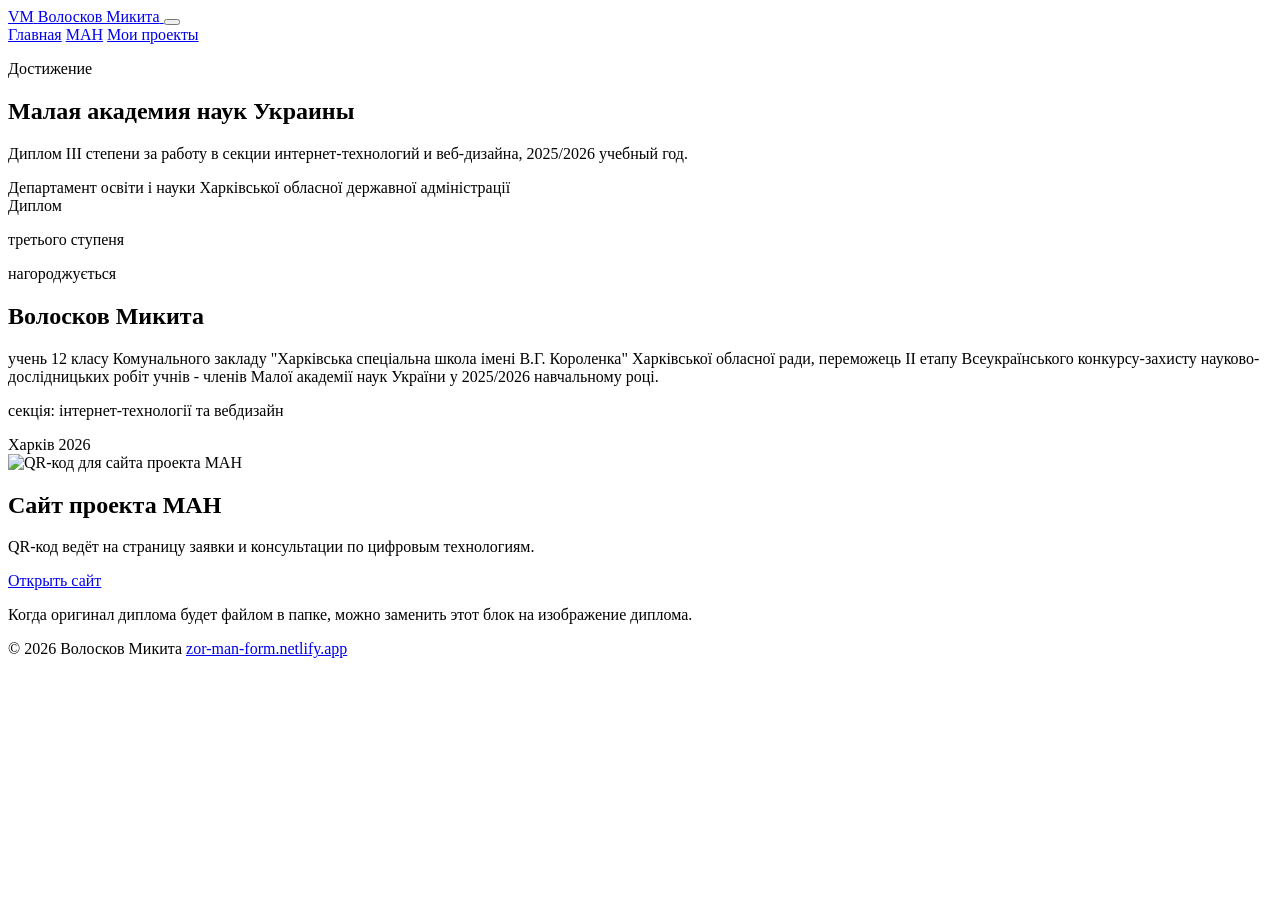
==== man.html @ 1136af1e "Add files via upload" ====
<!doctype html>
<html lang="ru">
  <head>
    <meta charset="UTF-8" />
    <meta name="viewport" content="width=device-width, initial-scale=1.0" />
    <title>МАН | Волосков Микита</title>
    <link rel="stylesheet" href="assets/styles.css" />
  </head>
  <body>
    <header class="site-header">
      <a class="brand" href="index.html" aria-label="На главную">
        <span class="brand-mark">VM</span>
        <span>Волосков Микита</span>
      </a>
      <button class="nav-toggle" type="button" aria-label="Открыть меню" aria-expanded="false">
        <span></span>
        <span></span>
        <span></span>
      </button>
      <nav class="site-nav" aria-label="Главная навигация">
        <a href="index.html">Главная</a>
        <a href="man.html" aria-current="page">МАН</a>
        <a href="projects.html">Мои проекты</a>
      </nav>
    </header>

    <main>
      <section class="page-hero compact">
        <div class="reveal">
          <p class="eyebrow">Достижение</p>
          <h1>Малая академия наук Украины</h1>
          <p>
            Диплом III степени за работу в секции интернет-технологий и
            веб-дизайна, 2025/2026 учебный год.
          </p>
        </div>
      </section>

      <section class="section man-layout">
        <article class="certificate reveal" aria-label="Текст диплома">
          <div class="certificate-top">
            <span>Департамент освіти і науки</span>
            <span>Харківської обласної державної адміністрації</span>
          </div>
          <div class="certificate-title">Диплом</div>
          <p class="certificate-level">третього ступеня</p>
          <p class="certificate-label">нагороджується</p>
          <h2>Волосков Микита</h2>
          <p>
            учень 12 класу Комунального закладу "Харківська спеціальна школа
            імені В.Г. Короленка" Харківської обласної ради, переможець II
            етапу Всеукраїнського конкурсу-захисту науково-дослідницьких робіт
            учнів - членів Малої академії наук України у 2025/2026 навчальному
            році.
          </p>
          <p class="certificate-section">секція: інтернет-технології та вебдизайн</p>
          <div class="certificate-bottom">
            <span>Харків</span>
            <span>2026</span>
          </div>
        </article>

        <aside class="man-side reveal">
          <div class="qr-box">
            <img
              src="https://api.qrserver.com/v1/create-qr-code/?size=420x420&margin=16&data=https%3A%2F%2Fzor-man-form.netlify.app%2F"
              alt="QR-код для сайта проекта МАН"
            />
          </div>
          <h2>Сайт проекта МАН</h2>
          <p>
            QR-код ведёт на страницу заявки и консультации по цифровым
            технологиям.
          </p>
          <a class="button primary full" href="https://zor-man-form.netlify.app/" target="_blank" rel="noreferrer">
            Открыть сайт
          </a>
          <p class="note">
            Когда оригинал диплома будет файлом в папке, можно заменить этот
            блок на изображение диплома.
          </p>
        </aside>
      </section>
    </main>

    <footer class="site-footer">
      <span>© 2026 Волосков Микита</span>
      <a href="https://zor-man-form.netlify.app/" target="_blank" rel="noreferrer">zor-man-form.netlify.app</a>
    </footer>

    <script src="assets/main.js"></script>
  </body>
</html>
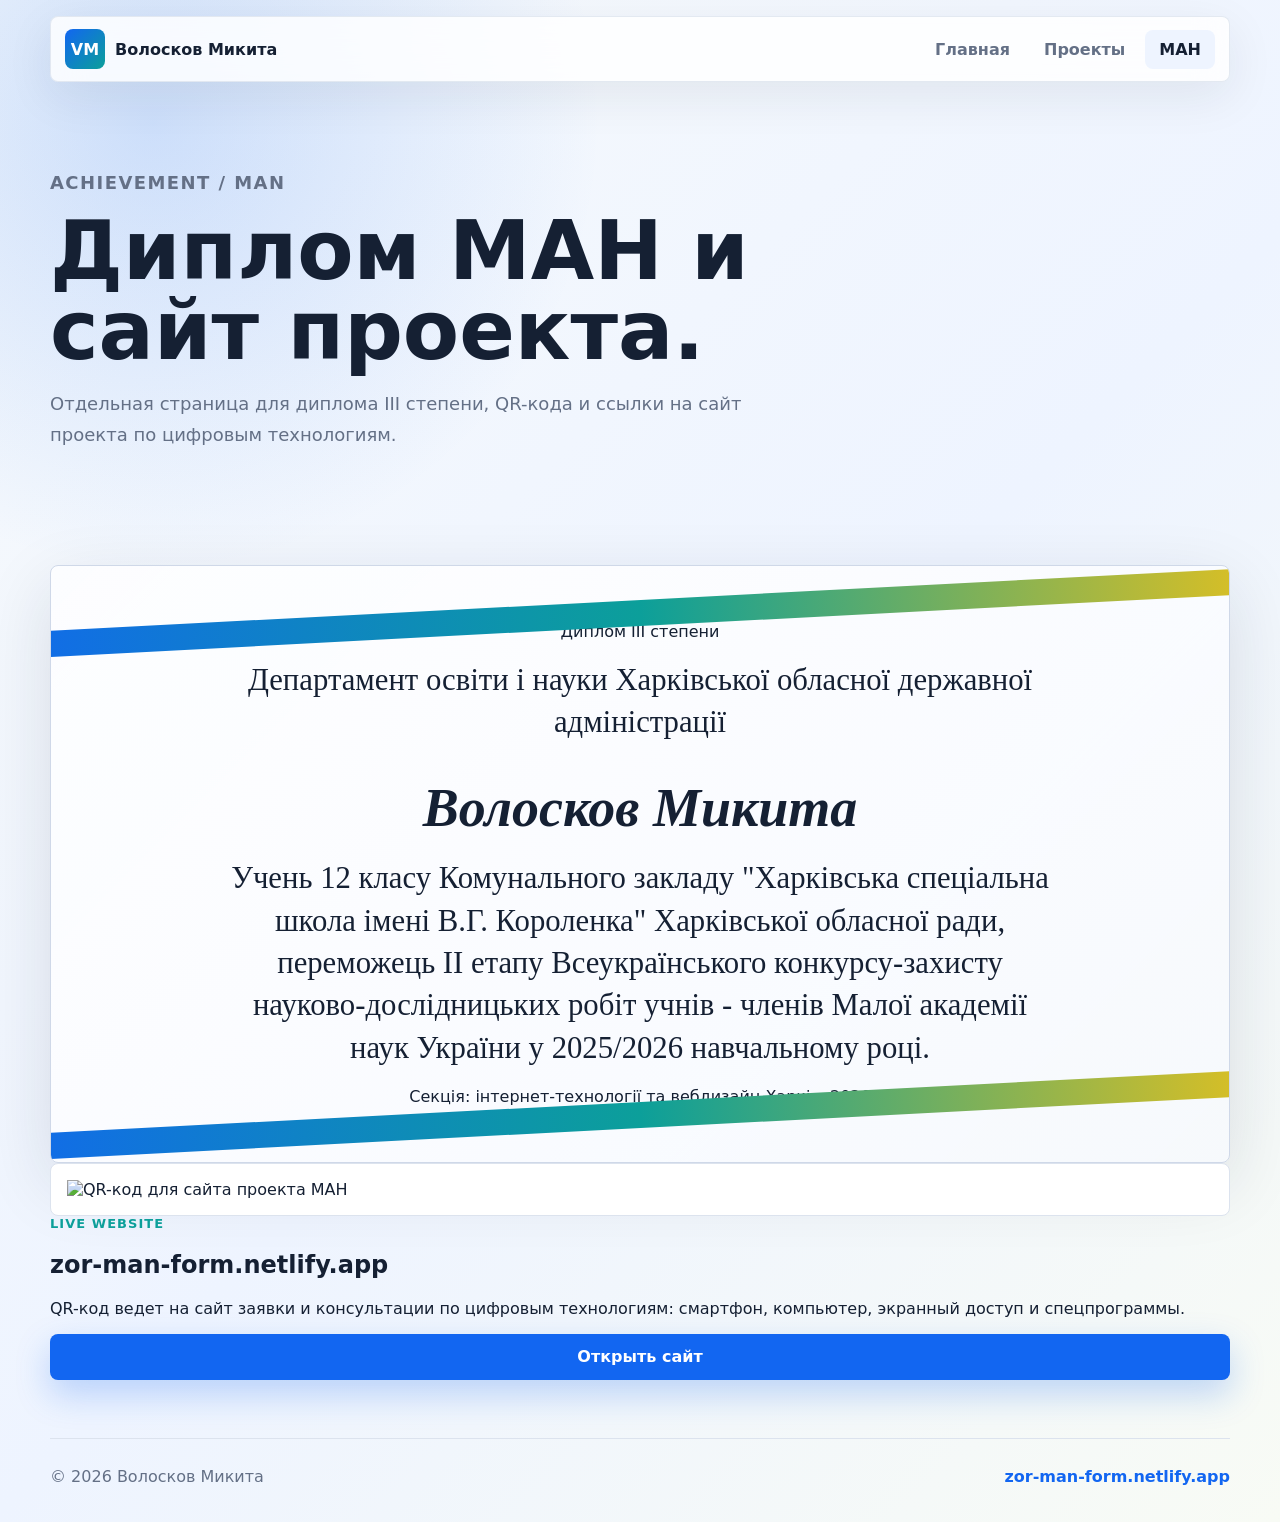
==== commit b0535397: "Add files via upload" ====
--- a/man.html
+++ b/man.html
@@ -4,13 +4,14 @@
     <meta charset="UTF-8" />
     <meta name="viewport" content="width=device-width, initial-scale=1.0" />
     <title>МАН | Волосков Микита</title>
+    <meta name="description" content="Диплом МАН Волоскова Микиты и ссылка на сайт проекта." />
     <link rel="stylesheet" href="assets/styles.css" />
   </head>
   <body>
     <header class="site-header">
       <a class="brand" href="index.html" aria-label="На главную">
         <span class="brand-mark">VM</span>
-        <span>Волосков Микита</span>
+        <span class="brand-text">Волосков Микита</span>
       </a>
       <button class="nav-toggle" type="button" aria-label="Открыть меню" aria-expanded="false">
         <span></span>
@@ -19,66 +20,57 @@
       </button>
       <nav class="site-nav" aria-label="Главная навигация">
         <a href="index.html">Главная</a>
+        <a href="projects.html">Проекты</a>
         <a href="man.html" aria-current="page">МАН</a>
-        <a href="projects.html">Мои проекты</a>
       </nav>
     </header>
 
     <main>
-      <section class="page-hero compact">
-        <div class="reveal">
-          <p class="eyebrow">Достижение</p>
-          <h1>Малая академия наук Украины</h1>
-          <p>
-            Диплом III степени за работу в секции интернет-технологий и
-            веб-дизайна, 2025/2026 учебный год.
-          </p>
-        </div>
+      <section class="page-hero">
+        <p class="eyebrow reveal">Achievement / MAN</p>
+        <h1 class="reveal">Диплом МАН и сайт проекта.</h1>
+        <p class="reveal">
+          Отдельная страница для диплома III степени, QR-кода и ссылки на сайт
+          проекта по цифровым технологиям.
+        </p>
       </section>
 
-      <section class="section man-layout">
+      <section class="section achievement-layout">
         <article class="certificate reveal" aria-label="Текст диплома">
-          <div class="certificate-top">
-            <span>Департамент освіти і науки</span>
-            <span>Харківської обласної державної адміністрації</span>
-          </div>
-          <div class="certificate-title">Диплом</div>
-          <p class="certificate-level">третього ступеня</p>
-          <p class="certificate-label">нагороджується</p>
+          <div class="certificate-ribbon">Диплом III степени</div>
+          <p class="certificate-org">Департамент освіти і науки Харківської обласної державної адміністрації</p>
           <h2>Волосков Микита</h2>
           <p>
-            учень 12 класу Комунального закладу "Харківська спеціальна школа
+            Учень 12 класу Комунального закладу "Харківська спеціальна школа
             імені В.Г. Короленка" Харківської обласної ради, переможець II
             етапу Всеукраїнського конкурсу-захисту науково-дослідницьких робіт
             учнів - членів Малої академії наук України у 2025/2026 навчальному
             році.
           </p>
-          <p class="certificate-section">секція: інтернет-технології та вебдизайн</p>
-          <div class="certificate-bottom">
-            <span>Харків</span>
-            <span>2026</span>
+          <div class="certificate-meta">
+            <span>Секція: інтернет-технології та вебдизайн</span>
+            <span>Харків, 2026</span>
           </div>
         </article>
 
-        <aside class="man-side reveal">
+        <aside class="project-link-panel reveal">
           <div class="qr-box">
             <img
               src="https://api.qrserver.com/v1/create-qr-code/?size=420x420&margin=16&data=https%3A%2F%2Fzor-man-form.netlify.app%2F"
               alt="QR-код для сайта проекта МАН"
             />
           </div>
-          <h2>Сайт проекта МАН</h2>
-          <p>
-            QR-код ведёт на страницу заявки и консультации по цифровым
-            технологиям.
-          </p>
-          <a class="button primary full" href="https://zor-man-form.netlify.app/" target="_blank" rel="noreferrer">
-            Открыть сайт
-          </a>
-          <p class="note">
-            Когда оригинал диплома будет файлом в папке, можно заменить этот
-            блок на изображение диплома.
-          </p>
+          <div class="panel-copy">
+            <p class="eyebrow">Live website</p>
+            <h2>zor-man-form.netlify.app</h2>
+            <p>
+              QR-код ведет на сайт заявки и консультации по цифровым
+              технологиям: смартфон, компьютер, экранный доступ и спецпрограммы.
+            </p>
+            <a class="button primary full" href="https://zor-man-form.netlify.app/" target="_blank" rel="noreferrer">
+              Открыть сайт
+            </a>
+          </div>
         </aside>
       </section>
     </main>
--- a/assets/styles.css
+++ b/assets/styles.css
@@ -0,0 +1 @@
+﻿:root{--bg:#f5f7fb;--surface:#ffffff;--ink:#152033;--muted:#647086;--line:#dce3ee;--blue:#1266f1;--teal:#0c9f9a;--yellow:#f3c316;--coral:#f26a4f;--dark:#101827;--shadow:0 22px 70px rgba(21,32,51,0.12)}*{box-sizing:border-box}html{scroll-behavior:smooth}body{margin:0;min-height:100vh;font-family:Inter,ui-sans-serif,system-ui,-apple-system,BlinkMacSystemFont,"Segoe UI",sans-serif;color:var(--ink);background:radial-gradient(circle at 12% 8%,rgba(18,102,241,0.18),transparent 28rem),linear-gradient(135deg,#f7fafc 0%,#eef4ff 54%,#f8fbf5 100%)}a{color:inherit;text-decoration:none}img{display:block;max-width:100%}.site-header{position:sticky;top:0;z-index:10;display:flex;align-items:center;justify-content:space-between;gap:24px;width:min(1180px,calc(100% - 32px));margin:16px auto 0;padding:12px 14px;border:1px solid rgba(220,227,238,0.78);border-radius:8px;background:rgba(255,255,255,0.82);box-shadow:0 14px 48px rgba(21,32,51,0.08);backdrop-filter:blur(16px)}.brand{display:inline-flex;align-items:center;gap:10px;min-width:0;font-weight:800}.brand-mark{display:grid;place-items:center;width:40px;height:40px;border-radius:8px;color:#fff;background:linear-gradient(135deg,var(--blue),var(--teal));letter-spacing:0}.site-nav{display:flex;align-items:center;gap:6px}.site-nav a{padding:10px 14px;border-radius:8px;color:var(--muted);font-weight:700}.site-nav a:hover,.site-nav a[aria-current="page"]{color:var(--ink);background:#eef4ff}.nav-toggle{display:none;width:42px;height:42px;padding:0;border:1px solid var(--line);border-radius:8px;background:var(--surface)}.nav-toggle span{display:block;width:18px;height:2px;margin:4px auto;background:var(--ink)}.hero,.page-hero,.section{width:min(1180px,calc(100% - 32px));margin:0 auto}.hero{display:grid;grid-template-columns:minmax(0,1.1fr) minmax(310px,0.68fr);gap:34px;align-items:center;min-height:calc(100vh - 88px);padding:58px 0 64px}.hero-copy h1,.page-hero h1{max-width:850px;margin:0;font-size:clamp(42px,7vw,82px);line-height:0.98;letter-spacing:0}.hero-text,.page-hero p,.text-block p,.project-content p,.man-side p{color:var(--muted);font-size:18px;line-height:1.7}.hero-text{max-width:720px;margin:24px 0}.eyebrow{margin:0 0 12px;color:var(--teal);font-size:13px;font-weight:900;letter-spacing:0.08em;text-transform:uppercase}.hero-actions,.project-actions{display:flex;flex-wrap:wrap;gap:12px}.button{display:inline-flex;align-items:center;justify-content:center;min-height:46px;padding:12px 18px;border:1px solid transparent;border-radius:8px;font-weight:800;line-height:1.1;transition:transform 180ms ease,box-shadow 180ms ease,background 180ms ease}.button:hover{transform:translateY(-2px)}.button.primary{color:#fff;background:var(--blue);box-shadow:0 14px 34px rgba(18,102,241,0.25)}.button.secondary{color:var(--ink);border-color:var(--line);background:var(--surface)}.button.light{color:var(--dark);background:#fff}.button.full{width:100%}.hero-panel,.man-side,.project-card,.text-block{border:1px solid rgba(220,227,238,0.92);border-radius:8px;background:rgba(255,255,255,0.88);box-shadow:var(--shadow)}.hero-panel{padding:24px}.status-row{display:flex;align-items:center;gap:8px;color:var(--muted);font-weight:800}.status-dot{width:10px;height:10px;border-radius:50%;background:var(--teal);box-shadow:0 0 0 6px rgba(12,159,154,0.12)}.profile-orbit{display:grid;place-items:center;aspect-ratio:1;margin:30px auto;max-width:300px;border-radius:50%;background:linear-gradient(white,white) padding-box,conic-gradient(from 30deg,var(--blue),var(--yellow),var(--coral),var(--teal),var(--blue)) border-box;border:14px solid transparent}.profile-initials{display:grid;place-items:center;width:58%;aspect-ratio:1;border-radius:50%;color:#fff;background:var(--dark);font-size:clamp(40px,7vw,72px);font-weight:900}.fact-grid{display:grid;grid-template-columns:repeat(3,1fr);gap:10px;margin:0}.fact-grid div{padding:14px;border-radius:8px;background:#f4f7fb}.fact-grid dt{color:var(--muted);font-size:12px;font-weight:800;text-transform:uppercase}.fact-grid dd{margin:6px 0 0;font-weight:900}.section{padding:58px 0}.section-heading{max-width:760px;margin-bottom:24px}.section-heading h2,.highlight-band h2{margin:0;font-size:clamp(30px,4vw,52px);line-height:1.05;letter-spacing:0}.about-layout{display:grid;grid-template-columns:repeat(3,1fr);gap:18px}.text-block{padding:24px}.text-block h3,.project-content h2,.man-side h2{margin:0 0 10px;font-size:24px}.highlight-band{display:flex;align-items:center;justify-content:space-between;gap:24px;margin-bottom:64px;padding:34px;border-radius:8px;color:#fff;background:linear-gradient(120deg,rgba(16,24,39,0.92),rgba(16,24,39,0.72)),linear-gradient(135deg,var(--blue),var(--teal))}.highlight-band .eyebrow{color:var(--yellow)}.page-hero{padding:86px 0 38px}.page-hero.compact{min-height:auto}.page-hero p{max-width:760px}.man-layout{display:grid;grid-template-columns:minmax(0,1fr) 360px;gap:24px;align-items:start}.certificate{position:relative;overflow:hidden;padding:clamp(26px,5vw,56px);border:1px solid #cfd8e8;border-radius:8px;background:linear-gradient(145deg,rgba(255,255,255,0.95),rgba(247,250,255,0.95)),linear-gradient(135deg,rgba(18,102,241,0.18),transparent 35%),linear-gradient(315deg,rgba(243,195,22,0.22),transparent 32%);box-shadow:var(--shadow);text-align:center}.certificate::before,.certificate::after{content:"";position:absolute;left:-8%;right:-8%;height:26px;background:linear-gradient(90deg,var(--blue),var(--teal),var(--yellow));transform:rotate(-3deg)}.certificate::before{top:34px}.certificate::after{bottom:34px}.certificate-top{display:grid;gap:6px;margin-bottom:54px;color:#16457f;font-weight:800}.certificate-title{color:var(--yellow);font-size:clamp(56px,10vw,112px);font-weight:1000;line-height:0.9;text-transform:uppercase;-webkit-text-stroke:2px #1570bd}.certificate-level,.certificate-label{color:#111;font-family:Georgia,"Times New Roman",serif;font-size:clamp(26px,4vw,44px);font-weight:700;letter-spacing:0.18em}.certificate h2{margin:34px 0 12px;font-family:Georgia,"Times New Roman",serif;font-size:clamp(34px,5vw,54px);font-style:italic}.certificate p{position:relative;z-index:1;margin:18px auto;max-width:820px;font-family:Georgia,"Times New Roman",serif;font-size:clamp(20px,2.4vw,32px);line-height:1.38}.certificate-section{text-align:left}.certificate-bottom{display:flex;justify-content:center;gap:16px;margin-top:56px;font-family:Georgia,"Times New Roman",serif;font-size:28px}.man-side{position:sticky;top:104px;padding:20px}.qr-box{padding:16px;border:1px solid var(--line);border-radius:8px;background:#fff}.note{margin-top:14px;font-size:14px}.project-grid{display:grid;grid-template-columns:repeat(2,minmax(0,1fr));gap:20px}.project-card{overflow:hidden}.project-card.featured{grid-column:1 / -1;display:grid;grid-template-columns:minmax(0,0.8fr) minmax(0,1fr)}.project-visual{display:grid;min-height:250px;padding:24px;background:#101827}.code-preview{align-content:center;gap:20px;color:#dbeafe}.window-bar{display:flex;gap:8px}.window-bar span{width:12px;height:12px;border-radius:50%;background:var(--coral)}.window-bar span:nth-child(2){background:var(--yellow)}.window-bar span:nth-child(3){background:var(--teal)}pre{margin:0;overflow:auto;font-size:clamp(15px,2vw,22px);line-height:1.7}.project-content{padding:26px}.tag-list{display:flex;flex-wrap:wrap;gap:8px;padding:0;margin:18px 0 22px;list-style:none}.tag-list li{padding:8px 10px;border-radius:8px;color:#30506e;background:#eef4ff;font-size:13px;font-weight:800}.exchange-preview{position:relative;align-items:end;grid-template-columns:repeat(5,1fr);gap:14px;background:linear-gradient(135deg,#101827,#163e56)}.chart-line{position:absolute;inset:56px 24px auto;height:4px;border-radius:99px;background:var(--yellow);transform:rotate(-8deg)}.chart-column{display:block;width:100%;border-radius:8px 8px 0 0;background:var(--teal)}.chart-column.one{height:42%}.chart-column.two{height:68%;background:var(--blue)}.chart-column.three{height:54%;background:var(--coral)}.man-preview{place-items:center;color:#fff;background:linear-gradient(135deg,var(--blue),var(--teal));font-size:64px;font-weight:1000}.site-footer{display:flex;flex-wrap:wrap;align-items:center;justify-content:space-between;gap:14px;width:min(1180px,calc(100% - 32px));margin:0 auto;padding:28px 0 36px;color:var(--muted);border-top:1px solid var(--line)}.site-footer a{color:var(--blue);font-weight:800}.reveal{opacity:0;transform:translateY(18px);transition:opacity 520ms ease,transform 520ms ease}.reveal.is-visible{opacity:1;transform:translateY(0)}@media (max-width:900px){.site-header{align-items:flex-start}.nav-toggle{display:block;flex:0 0 auto}.site-nav{position:absolute;top:calc(100% + 8px);left:0;right:0;display:none;flex-direction:column;align-items:stretch;padding:10px;border:1px solid var(--line);border-radius:8px;background:#fff;box-shadow:var(--shadow)}.site-nav.is-open{display:flex}.hero,.about-layout,.man-layout,.project-card.featured,.project-grid{grid-template-columns:1fr}.hero{min-height:auto;padding-top:58px}.fact-grid{grid-template-columns:1fr}.highlight-band{align-items:flex-start;flex-direction:column}.man-side{position:static}}@media (max-width:560px){.site-header,.hero,.page-hero,.section,.site-footer{width:min(100% - 20px,1180px)}.brand{font-size:14px}.hero-copy h1,.page-hero h1{font-size:40px}.hero-text,.page-hero p,.text-block p,.project-content p,.man-side p{font-size:16px}.certificate{padding:24px 14px}.certificate-title{font-size:48px;-webkit-text-stroke:1px #1570bd}.certificate-level,.certificate-label{font-size:22px;letter-spacing:0.1em}.certificate p{font-size:18px}.certificate-bottom{font-size:22px}}
